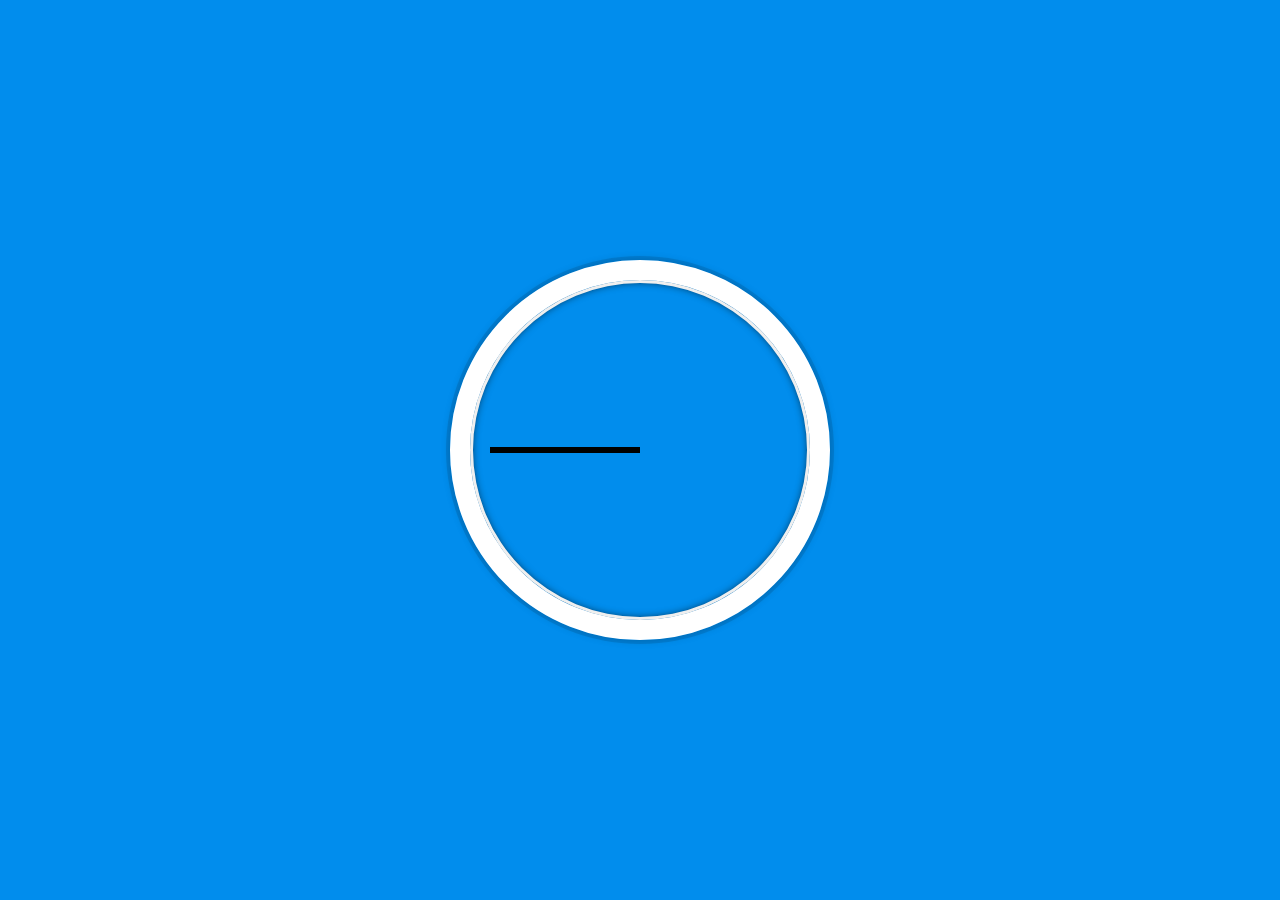
==== 02-JSandCSSclock/index.html @ 1e7f7c5a "JS and CSS clock - initial files" ====
<!DOCTYPE html>
<html lang="en">
<head>
  <meta charset="UTF-8">
  <title>JS + CSS Clock</title>
</head>
<style>
  html {
    background: #018DED url(http://unsplash.it/1500/1000?image=881&blur=5);
    background-size: cover;
    font-family: 'helvetica neue';
    text-align: center;
    font-size: 10px;
  }

  body {
    margin: 0;
    font-size: 2rem;
    display: flex;
    flex: 1;
    min-height: 100vh;
    align-items: center;
  }

  .clock {
    width: 30rem;
    height: 30rem;
    border: 20px solid white;
    border-radius: 50%;
    margin: 50px auto;
    position: relative;
    padding: 2rem;
    box-shadow:
      0 0 0 4px rgba(0,0,0,0.1),
      inset 0 0 0 3px #EFEFEF,
      inset 0 0 10px black,
      0 0 10px rgba(0,0,0,0.2);
  }

  .clock-face {
    position: relative;
    width: 100%;
    height: 100%;
    transform: translateY(-3px); /* account for the height of the clock hands */
  }

  .hand {
    width: 50%;
    height: 6px;
    background: black;
    position: absolute;
    top: 50%;
  }
</style>

<body>
    <div class="clock">
      <div class="clock-face">
        <div class="hand hour-hand"></div>
        <div class="hand min-hand"></div>
        <div class="hand second-hand"></div>
      </div>
    </div>

    <script>
    </script>

</body>
</html>
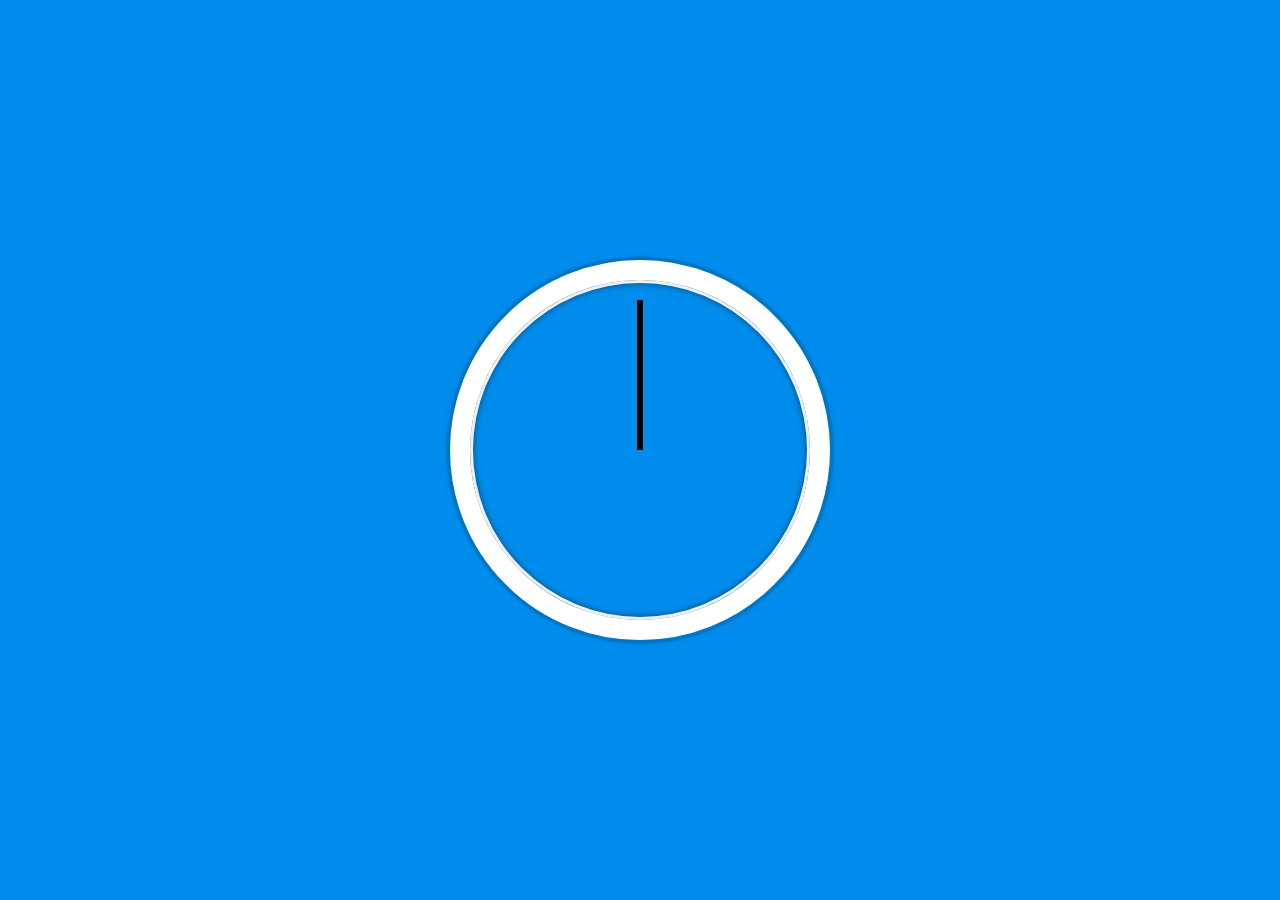
==== commit f93f0d3e: "JS and CSS clock - completed" ====
--- a/02-JSandCSSclock/index.html
+++ b/02-JSandCSSclock/index.html
@@ -50,6 +50,10 @@
     background: black;
     position: absolute;
     top: 50%;
+    transform: rotate(90deg);
+    transform-origin: 100%;
+    transition: all 0.05s;
+    transition-timing-function: cubic-bezier(.97,.01,.75,1.91);
   }
 </style>
 
@@ -63,7 +67,27 @@
     </div>
 
     <script>
+      const secondsHand = document.querySelector('.second-hand');
+      const minutesHand = document.querySelector('.min-hand');
+      const hoursHand = document.querySelector('.hour-hand');
+
+      function setTime() {
+        const now = new Date();
+
+        const seconds = now.getSeconds();
+        const secondsDegree = ((seconds / 60) * 360) + 90;
+        secondsHand.style.transform = `rotate(${secondsDegree}deg)`;
+
+        const minutes = now.getMinutes();
+        const minutesDegree = ((minutes / 60) * 360) + 90;
+        minutesHand.style.transform = `rotate(${minutesDegree}deg)`;
+
+        const hours = now.getHours();
+        const hoursDegree = ((hours / 12) * 360) + 90;
+        hoursHand.style.transform = `rotate(${hoursDegree}deg)`;
+      }
+
+      setInterval(setTime, 1000);
     </script>
-
 </body>
 </html>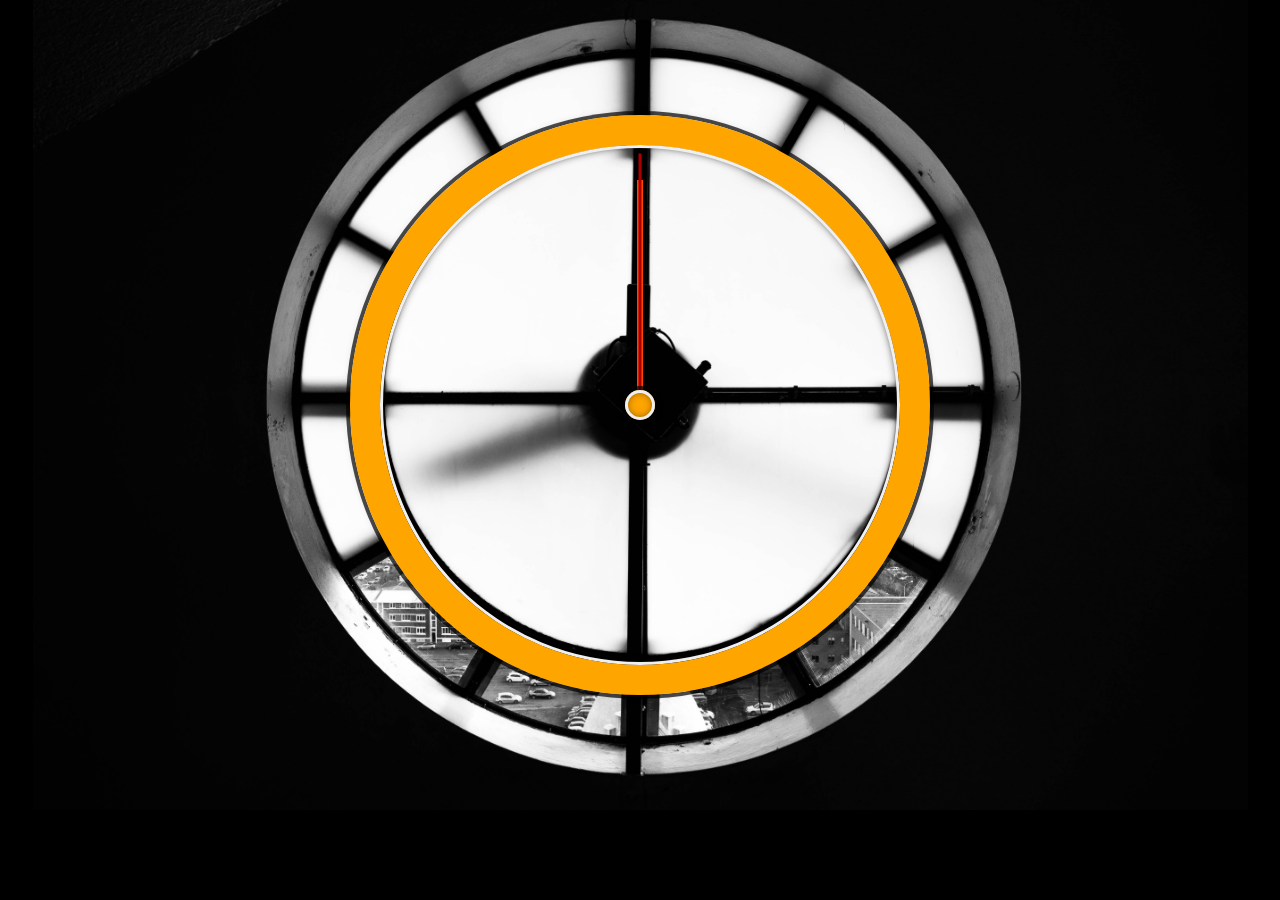
==== commit 0bcbfd88: "JS and CSS clock - style customized" ====
--- a/02-JSandCSSclock/index.html
+++ b/02-JSandCSSclock/index.html
@@ -6,8 +6,8 @@
 </head>
 <style>
   html {
-    background: #018DED url(http://unsplash.it/1500/1000?image=881&blur=5);
-    background-size: cover;
+    background: #000 url(clock.jpg) center top no-repeat;
+    background-size: contain;
     font-family: 'helvetica neue';
     text-align: center;
     font-size: 10px;
@@ -18,20 +18,20 @@
     font-size: 2rem;
     display: flex;
     flex: 1;
-    min-height: 100vh;
+    min-height: 90vh;
     align-items: center;
   }
 
   .clock {
-    width: 30rem;
-    height: 30rem;
-    border: 20px solid white;
+    width: 50rem;
+    height: 50rem;
+    border: 30px solid orange;
     border-radius: 50%;
     margin: 50px auto;
     position: relative;
-    padding: 2rem;
+    padding: 1rem;
     box-shadow:
-      0 0 0 4px rgba(0,0,0,0.1),
+      0 0 0 4px rgba(0,0,0,0.7),
       inset 0 0 0 3px #EFEFEF,
       inset 0 0 10px black,
       0 0 10px rgba(0,0,0,0.2);
@@ -44,16 +44,46 @@
     transform: translateY(-3px); /* account for the height of the clock hands */
   }
 
+  .center {
+    width: 30px;
+    height: 30px;
+    background: orange;
+    position: absolute;
+    top: 47.5%;
+    left: 47%;
+    border-radius: 50%;
+    box-shadow:
+      0 0 0 4px rgba(0,0,0,0.7),
+      inset 0 0 0 3px #EFEFEF,
+      inset 0 0 10px #000000ab,
+      0 0 10px rgba(0,0,0,0.2);
+  }
+
   .hand {
     width: 50%;
     height: 6px;
-    background: black;
+    background: orangered;
     position: absolute;
     top: 50%;
     transform: rotate(90deg);
     transform-origin: 100%;
     transition: all 0.05s;
     transition-timing-function: cubic-bezier(.97,.01,.75,1.91);
+    border-top-right-radius: 5px;
+    border-bottom-right-radius: 5px;
+  }
+
+  .hour-hand {
+    width: 30%;
+    left: 20%;
+  }
+  .min-hand {
+    width: 45%;
+    left: 5%;
+  }
+  .second-hand {
+    background: #ac0000;
+    height: 3px;
   }
 </style>
 
@@ -63,6 +93,7 @@
         <div class="hand hour-hand"></div>
         <div class="hand min-hand"></div>
         <div class="hand second-hand"></div>
+        <div class="center"></div>
       </div>
     </div>
 
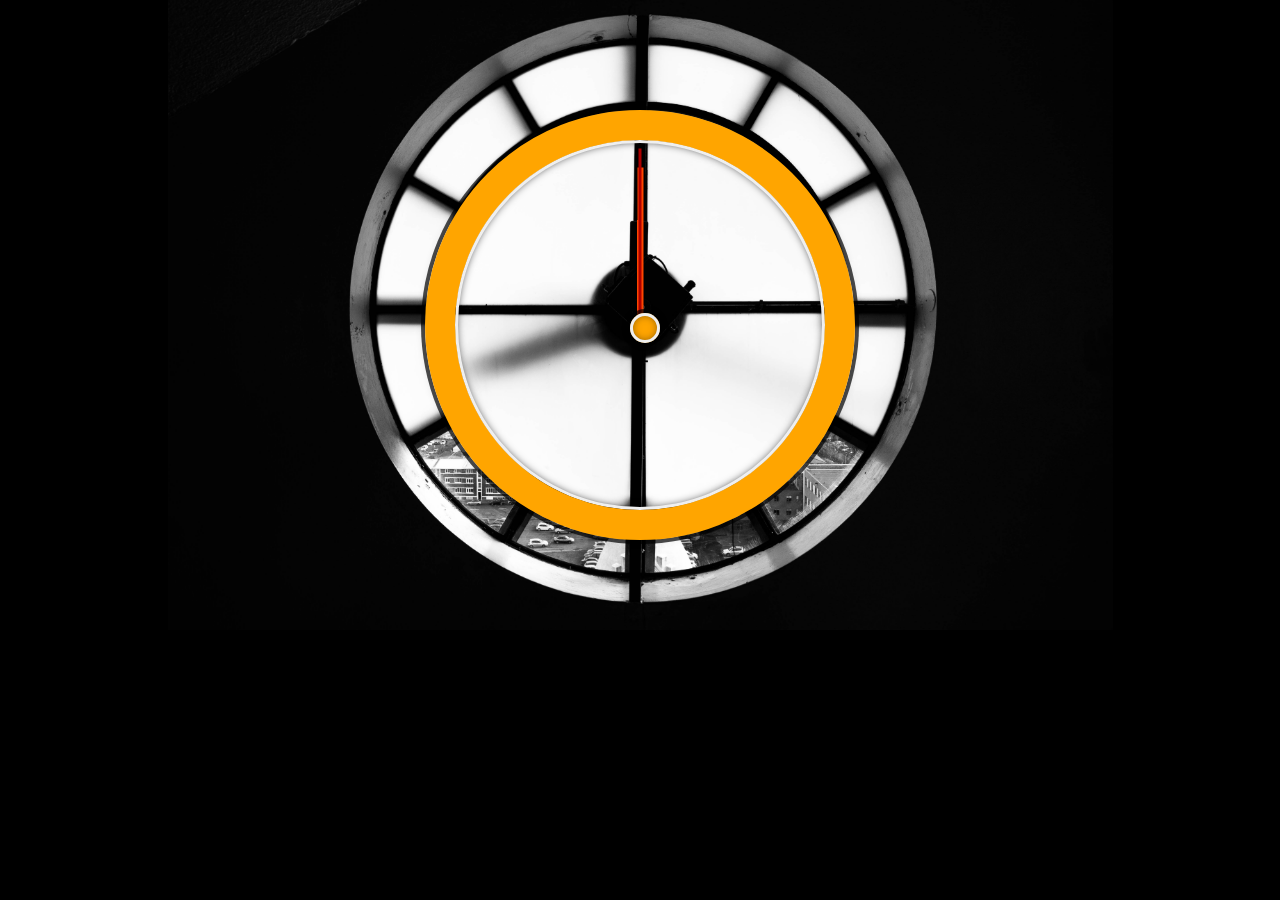
==== commit 58d9374c: "JS and CSS clock - digital clock added" ====
--- a/02-JSandCSSclock/index.html
+++ b/02-JSandCSSclock/index.html
@@ -6,28 +6,30 @@
 </head>
 <style>
   html {
-    background: #000 url(clock.jpg) center top no-repeat;
-    background-size: contain;
     font-family: 'helvetica neue';
     text-align: center;
     font-size: 10px;
   }
 
   body {
+    background: #000 url(clock.jpg) center top no-repeat;
+    background-size: contain;
     margin: 0;
     font-size: 2rem;
     display: flex;
     flex: 1;
-    min-height: 90vh;
+    min-height: 70vh;
     align-items: center;
+    flex-direction: column;
   }
 
   .clock {
-    width: 50rem;
-    height: 50rem;
+    width: 35rem;
+    height: 35rem;
     border: 30px solid orange;
     border-radius: 50%;
     margin: 50px auto;
+    margin-top: 110px;
     position: relative;
     padding: 1rem;
     box-shadow:
@@ -85,6 +87,15 @@
     background: #ac0000;
     height: 3px;
   }
+
+  .clock-digital {
+    color: white;
+    font-weight: bold;
+    font-size: 7rem;
+    letter-spacing: 7px;
+    position: absolute;
+    bottom: 15%;
+  }
 </style>
 
 <body>
@@ -96,26 +107,35 @@
         <div class="center"></div>
       </div>
     </div>
+    <div class="clock-digital"></div>
 
     <script>
       const secondsHand = document.querySelector('.second-hand');
       const minutesHand = document.querySelector('.min-hand');
       const hoursHand = document.querySelector('.hour-hand');
+      
+      const digitalTime = document.querySelector('.clock-digital');
 
       function setTime() {
         const now = new Date();
 
-        const seconds = now.getSeconds();
+        let seconds = now.getSeconds();
         const secondsDegree = ((seconds / 60) * 360) + 90;
         secondsHand.style.transform = `rotate(${secondsDegree}deg)`;
 
-        const minutes = now.getMinutes();
+        let minutes = now.getMinutes();
         const minutesDegree = ((minutes / 60) * 360) + 90;
         minutesHand.style.transform = `rotate(${minutesDegree}deg)`;
 
         const hours = now.getHours();
         const hoursDegree = ((hours / 12) * 360) + 90;
         hoursHand.style.transform = `rotate(${hoursDegree}deg)`;
+
+        minutes = (minutes < 10) ? '0' + minutes : minutes;
+        seconds = (seconds < 10) ? '0' + seconds : seconds;
+
+        const digital = hours + ':' + minutes + ':' + seconds;
+        digitalTime.innerHTML = digital;
       }
 
       setInterval(setTime, 1000);
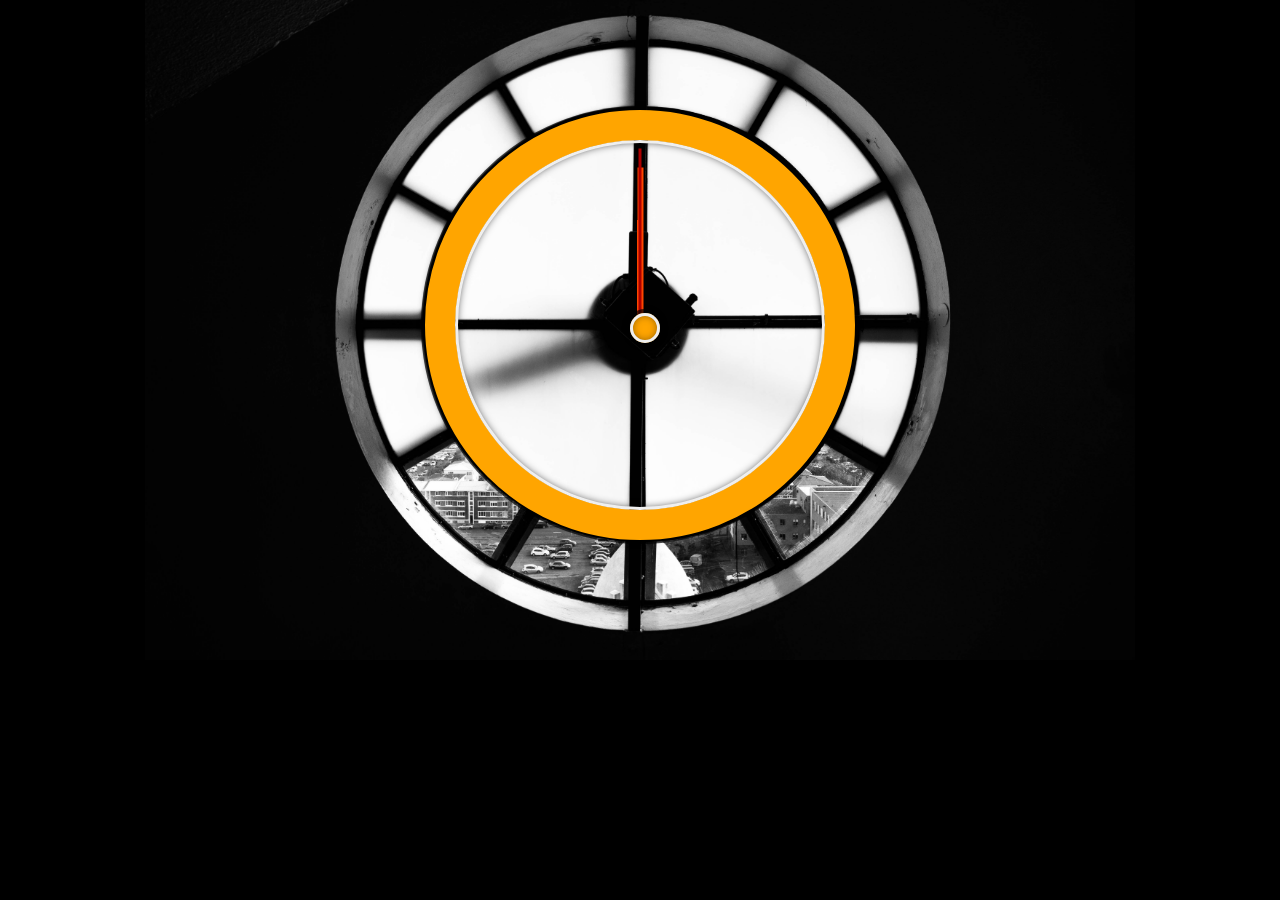
==== commit c9517aa3: "JS and CSS clock - digital clock style flex-gap" ====
--- a/02-JSandCSSclock/index.html
+++ b/02-JSandCSSclock/index.html
@@ -13,7 +13,7 @@
 
   body {
     background: #000 url(clock.jpg) center top no-repeat;
-    background-size: contain;
+    background-size: 990px;
     margin: 0;
     font-size: 2rem;
     display: flex;
@@ -21,6 +21,7 @@
     min-height: 70vh;
     align-items: center;
     flex-direction: column;
+    gap: 11rem;
   }
 
   .clock {
@@ -93,8 +94,6 @@
     font-weight: bold;
     font-size: 7rem;
     letter-spacing: 7px;
-    position: absolute;
-    bottom: 15%;
   }
 </style>
 
